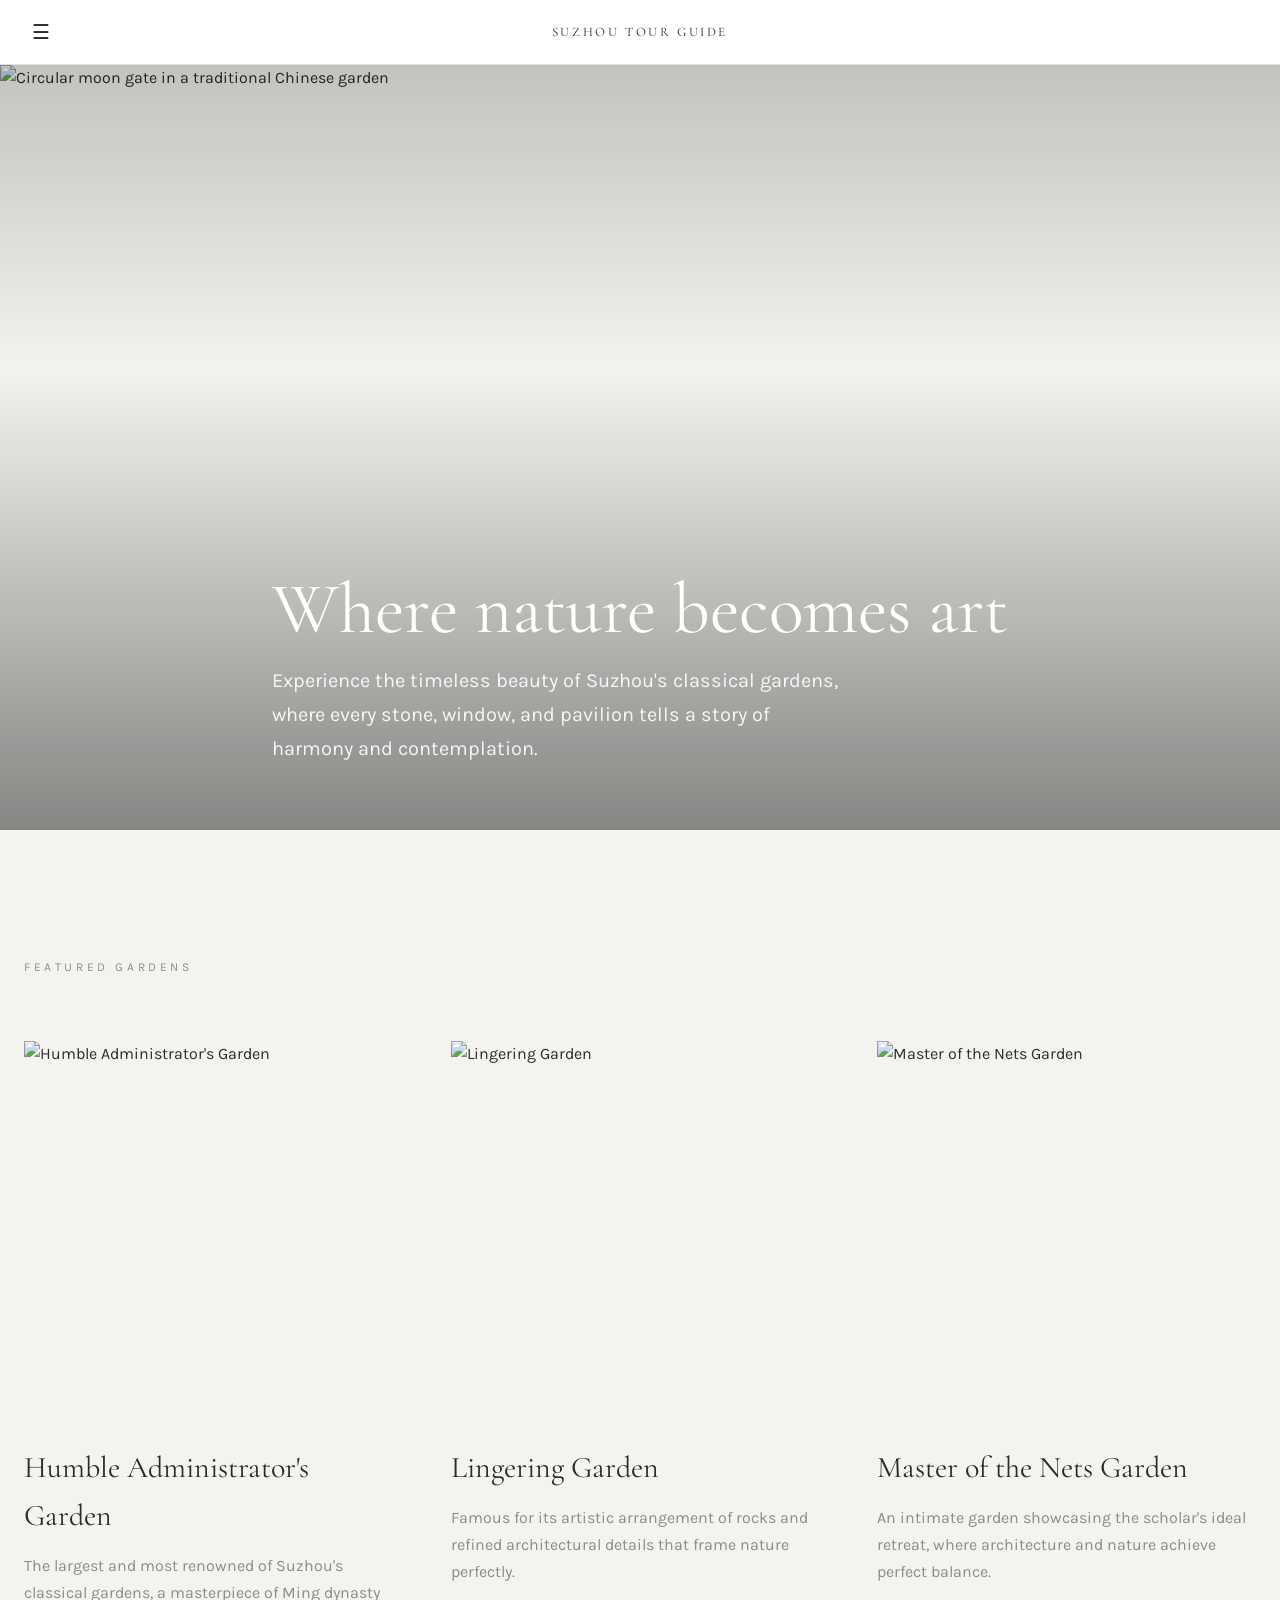
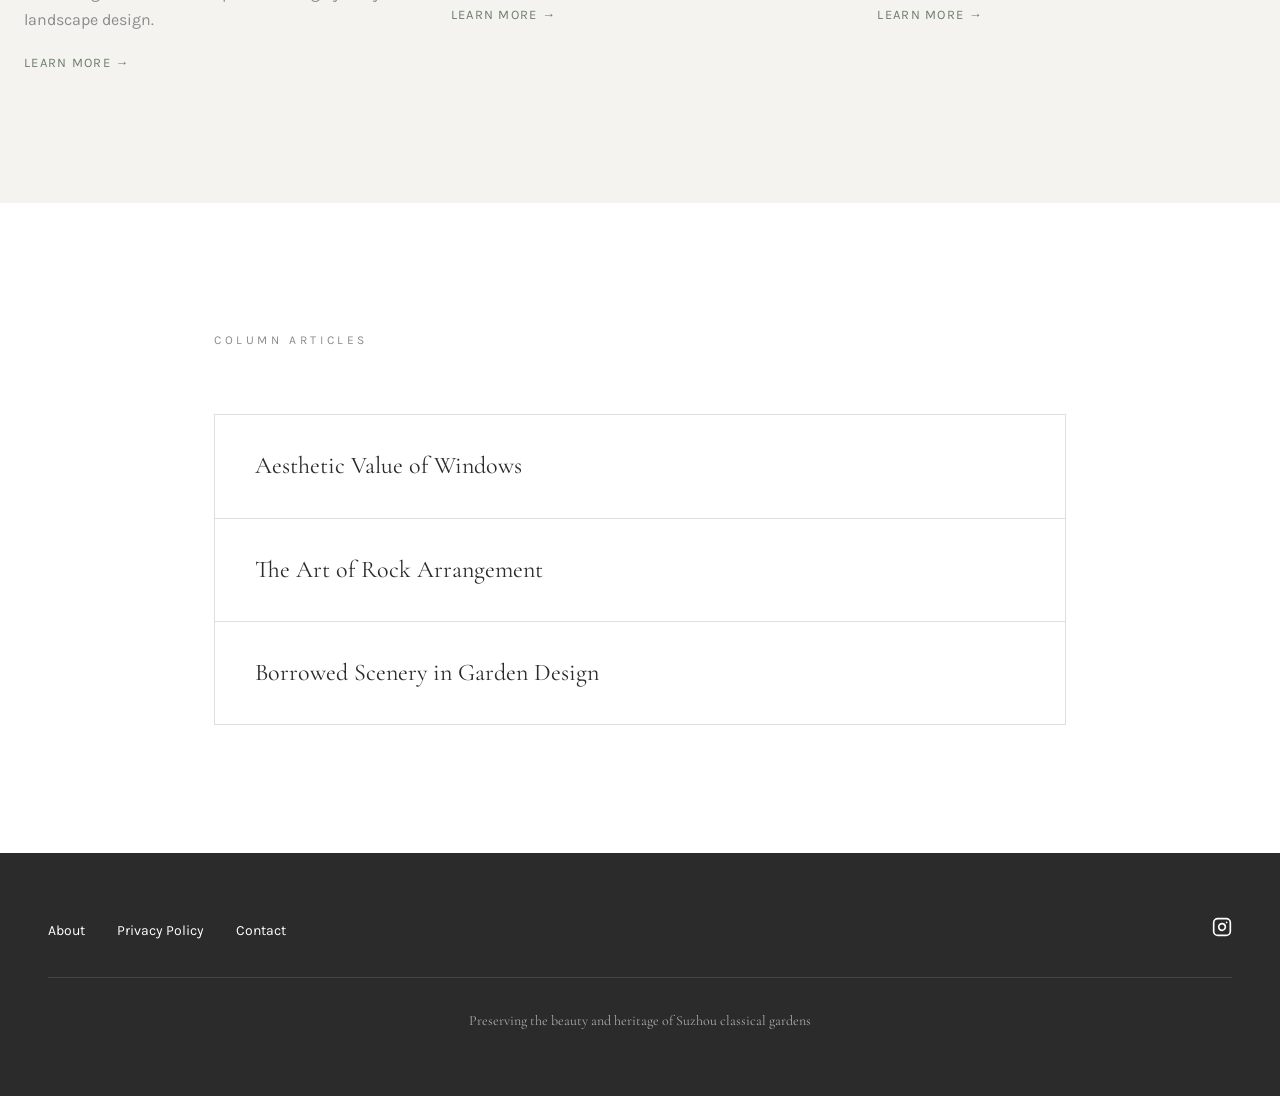
==== index.html @ 9429c29a "Add files via upload" ====
<!DOCTYPE html>
<html lang="en">
<head>
  <meta charset="UTF-8">
  <meta name="viewport" content="width=device-width, initial-scale=1.0">
  <title>Suzhou Tour Guide</title>

  <!-- Google Fonts -->
  <link rel="preconnect" href="https://fonts.googleapis.com">
  <link rel="preconnect" href="https://fonts.gstatic.com" crossorigin>
  <link href="https://fonts.googleapis.com/css2?family=Cormorant+Garamond:wght@300;400;500;600&family=Karla:wght@300;400;500&display=swap" rel="stylesheet">

  <link rel="stylesheet" href="style.css">
</head>
<body>

  <!-- ═══════════════════════════
       NAVIGATION
       ═══════════════════════════ -->
  <nav class="nav">
    <div class="nav-inner">
      <button class="nav-toggle" id="navToggle" aria-label="Toggle menu" aria-expanded="false">
        &#9776;
      </button>
      <a href="index.html" class="nav-logo">Suzhou Tour Guide</a>
      <div class="nav-spacer"></div>
    </div>
  </nav>

  <!-- Full-screen menu overlay -->
  <div class="nav-overlay" id="navOverlay">
    <nav class="nav-overlay-links">
      <a href="index.html"       class="nav-overlay-link">Home</a>
      <a href="tour-guide.html"  class="nav-overlay-link">Tour Guide</a>
      <a href="garden.html?id=humble-administrator" class="nav-overlay-link">Gardens</a>
    </nav>
  </div>


  <!-- ═══════════════════════════
       HERO SECTION
       ═══════════════════════════ -->
  <section class="hero hero--tall">
    <div class="hero-bg">
      <img
        src="https://images.unsplash.com/photo-1773300768055-a1e209f09db0?crop=entropy&cs=tinysrgb&fit=max&fm=jpg&q=80&w=1920"
        alt="Circular moon gate in a traditional Chinese garden"
      >
      <div class="hero-overlay"></div>
    </div>

    <div class="hero-content">
      <div class="container">
        <div class="hero-text">
          <h1 class="hero-title">Where nature becomes art</h1>
          <p class="hero-subtitle">
            Experience the timeless beauty of Suzhou's classical gardens,
            where every stone, window, and pavilion tells a story of harmony
            and contemplation.
          </p>
        </div>
      </div>
    </div>
  </section>


  <!-- ═══════════════════════════
       FEATURED GARDENS
       ═══════════════════════════ -->
  <section class="section">
    <div class="container">
      <p class="section-label fade-in">Featured Gardens</p>

      <div class="cards">

        <!-- Card 1 -->
        <a href="garden.html?id=humble-administrator" class="card fade-in">
          <div class="card-img-wrap">
            <img
              src="https://images.unsplash.com/photo-1775486315462-62ea39e31818?crop=entropy&cs=tinysrgb&fit=max&fm=jpg&q=80&w=800"
              alt="Humble Administrator's Garden"
              class="card-img"
            >
          </div>
          <h2 class="card-title">Humble Administrator's Garden</h2>
          <p class="card-desc">
            The largest and most renowned of Suzhou's classical gardens,
            a masterpiece of Ming dynasty landscape design.
          </p>
          <span class="card-cta">Learn More &rarr;</span>
        </a>

        <!-- Card 2 -->
        <a href="garden.html?id=lingering-garden" class="card fade-in">
          <div class="card-img-wrap">
            <img
              src="https://images.unsplash.com/photo-1773735968697-a23f930e0228?crop=entropy&cs=tinysrgb&fit=max&fm=jpg&q=80&w=800"
              alt="Lingering Garden"
              class="card-img"
            >
          </div>
          <h2 class="card-title">Lingering Garden</h2>
          <p class="card-desc">
            Famous for its artistic arrangement of rocks and refined
            architectural details that frame nature perfectly.
          </p>
          <span class="card-cta">Learn More &rarr;</span>
        </a>

        <!-- Card 3 -->
        <a href="garden.html?id=master-of-nets" class="card fade-in">
          <div class="card-img-wrap">
            <img
              src="https://images.unsplash.com/photo-1700224732905-64673adc26e6?crop=entropy&cs=tinysrgb&fit=max&fm=jpg&q=80&w=800"
              alt="Master of the Nets Garden"
              class="card-img"
            >
          </div>
          <h2 class="card-title">Master of the Nets Garden</h2>
          <p class="card-desc">
            An intimate garden showcasing the scholar's ideal retreat,
            where architecture and nature achieve perfect balance.
          </p>
          <span class="card-cta">Learn More &rarr;</span>
        </a>

      </div>
    </div>
  </section>


  <!-- ═══════════════════════════
       COLUMN ARTICLES
       ═══════════════════════════ -->
  <section class="section section--white">
    <div class="container container--narrow">
      <p class="section-label fade-in">Column Articles</p>

      <div class="article-list">

        <a href="article.html?id=aesthetic-windows" class="article-item fade-in">
          <div class="article-item-inner">
            <h3 class="article-item-title">Aesthetic Value of Windows</h3>
          </div>
        </a>

        <a href="article.html?id=rock-arrangement" class="article-item fade-in">
          <div class="article-item-inner">
            <h3 class="article-item-title">The Art of Rock Arrangement</h3>
          </div>
        </a>

        <a href="article.html?id=borrowed-scenery" class="article-item fade-in">
          <div class="article-item-inner">
            <h3 class="article-item-title">Borrowed Scenery in Garden Design</h3>
          </div>
        </a>

      </div>
    </div>
  </section>


  <!-- ═══════════════════════════
       FOOTER
       ═══════════════════════════ -->
  <footer class="footer">
    <div class="container">
      <div class="footer-inner">

        <div class="footer-links">
          <a href="#" class="footer-link">About</a>
          <a href="#" class="footer-link">Privacy Policy</a>
          <a href="#" class="footer-link">Contact</a>
        </div>

        <!-- Instagram icon (inline SVG — no external library needed) -->
        <a href="https://instagram.com" target="_blank" rel="noopener noreferrer"
           class="footer-social" aria-label="Instagram">
          <svg width="20" height="20" viewBox="0 0 24 24" fill="none"
               stroke="currentColor" stroke-width="2"
               stroke-linecap="round" stroke-linejoin="round">
            <rect x="2" y="2" width="20" height="20" rx="5" ry="5"></rect>
            <path d="M16 11.37A4 4 0 1 1 12.63 8 4 4 0 0 1 16 11.37z"></path>
            <line x1="17.5" y1="6.5" x2="17.51" y2="6.5"></line>
          </svg>
        </a>

      </div>

      <div class="footer-bottom">
        <p>Preserving the beauty and heritage of Suzhou classical gardens</p>
      </div>
    </div>
  </footer>


  <script src="script.js"></script>
</body>
</html>
---- style.css ----
/* ═══════════════════════════════════════════════════
   SUZHOU GARDEN TOUR — Global Stylesheet
   ═══════════════════════════════════════════════════
   Sections:
   1.  CSS Custom Properties
   2.  Reset & Base
   3.  Navigation
   4.  Menu Overlay
   5.  Hero
   6.  Section Wrappers
   7.  Home – Garden Cards Grid
   8.  Home – Article List
   9.  Footer
   10. Tour Guide – Tips Grid
   11. Tour Guide – Routes & Stops
   12. Garden Detail – Intro
   13. Garden Detail – Alternating Sections
   14. Article Page
   15. Animations & Fade-in
   ═══════════════════════════════════════════════════ */


/* ─────────────────────────────────────────────────────
   1. CSS Custom Properties
   ───────────────────────────────────────────────────── */
:root {
  /* Fonts */
  --font-heading: 'Cormorant Garamond', serif;
  --font-body:    'Karla', sans-serif;

  /* Color Palette */
  --color-bg:     #F5F3EF;   /* rice paper – main background */
  --color-ink:    #2B2B2B;   /* dark ink – text & footer */
  --color-green:  #6A7F6B;   /* garden green – accent & links */
  --color-stone:  #8B8B8B;   /* muted stone – secondary text */
  --color-wood:   #D4C5B0;   /* warm wood – decorative */
  --color-white:  #ffffff;
  --color-border: rgba(43, 43, 43, 0.15);
}


/* ─────────────────────────────────────────────────────
   2. Reset & Base
   ───────────────────────────────────────────────────── */
*, *::before, *::after {
  box-sizing: border-box;
  margin: 0;
  padding: 0;
}

html {
  font-size: 16px;
  scroll-behavior: smooth;
}

body {
  font-family: var(--font-body);
  background-color: var(--color-bg);
  color: var(--color-ink);
  line-height: 1.6;
}

img {
  display: block;
  max-width: 100%;
}

a {
  text-decoration: none;
  color: inherit;
}

/* Shared container utility */
.container {
  max-width: 1280px;
  margin: 0 auto;
  padding-inline: 1.5rem;
}

.container--narrow {
  max-width: 900px;
}


/* ─────────────────────────────────────────────────────
   3. Navigation
   ───────────────────────────────────────────────────── */
.nav {
  position: sticky;
  top: 0;
  z-index: 50;
  background-color: rgba(255, 255, 255, 0.95);
  backdrop-filter: blur(6px);
  border-bottom: 1px solid var(--color-border);
}

.nav-inner {
  max-width: 1280px;
  margin: 0 auto;
  padding-inline: 1.5rem;
  height: 4rem;
  display: flex;
  align-items: center;
  justify-content: space-between;
  position: relative;     /* needed for the centered logo */
}

/* Hamburger button */
.nav-toggle {
  background: none;
  border: none;
  cursor: pointer;
  padding: 0.5rem;
  border-radius: 4px;
  font-size: 1.25rem;
  line-height: 1;
  color: var(--color-ink);
  transition: background-color 0.2s;
}
.nav-toggle:hover {
  background-color: rgba(0, 0, 0, 0.05);
}

/* Centered logo */
.nav-logo {
  position: absolute;
  left: 50%;
  transform: translateX(-50%);
  font-family: var(--font-heading);
  font-size: 0.8125rem;
  letter-spacing: 0.2em;
  text-transform: uppercase;
  white-space: nowrap;
}

/* Invisible spacer keeps the logo visually centered */
.nav-spacer {
  width: 2.5rem;
}


/* ─────────────────────────────────────────────────────
   4. Menu Overlay
   ───────────────────────────────────────────────────── */
.nav-overlay {
  position: fixed;
  inset: 0;
  z-index: 40;
  background-color: var(--color-white);
  display: flex;
  padding: 5rem 1.5rem 2rem;
  opacity: 0;
  pointer-events: none;               /* invisible & unclickable when closed */
  transition: opacity 0.3s ease;
}

.nav-overlay.is-open {
  opacity: 1;
  pointer-events: auto;
}

.nav-overlay-links {
  max-width: 640px;
  width: 100%;
  margin: 0 auto;
  display: flex;
  flex-direction: column;
  gap: 2rem;
}

.nav-overlay-link {
  font-family: var(--font-heading);
  font-size: clamp(2.5rem, 7vw, 4.5rem);
  color: var(--color-ink);
  transition: color 0.2s;
}
.nav-overlay-link:hover {
  color: var(--color-green);
}


/* ─────────────────────────────────────────────────────
   5. Hero
   ───────────────────────────────────────────────────── */
.hero {
  position: relative;
  height: 75vh;
  overflow: hidden;
}

/* Size variants */
.hero--tall  { height: 85vh; }
.hero--mid   { height: 70vh; }
.hero--short { height: 60vh; }

.hero-bg {
  position: absolute;
  inset: 0;
}

/* Background image fills the entire hero */
.hero-bg img {
  width: 100%;
  height: 100%;
  object-fit: cover;
  animation: heroZoom 1.5s ease-out both;
}

/* Dark gradient overlay so text is readable */
.hero-overlay {
  position: absolute;
  inset: 0;
  background: linear-gradient(to bottom,
    rgba(0, 0, 0, 0.2),
    transparent 40%,
    rgba(0, 0, 0, 0.45)
  );
}

/* Flat dark overlay for pages where text is centered */
.hero-overlay--flat {
  background: rgba(0, 0, 0, 0.4);
}

/* Text sits relative to the hero (above the bg) */
.hero-content {
  position: relative;
  height: 100%;
  display: flex;
  align-items: flex-end;      /* default: text sits at the bottom */
}

/* Variant: text centered vertically */
.hero-content--center {
  align-items: center;
}

.hero-text {
  padding-bottom: 4rem;
  max-width: 800px;
}
.hero-content--center .hero-text {
  padding-bottom: 0;
}

/* Small uppercase label above the title */
.hero-kicker {
  font-size: 0.8125rem;
  text-transform: uppercase;
  letter-spacing: 0.3em;
  color: rgba(255, 255, 255, 0.8);
  margin-bottom: 1rem;
}

.hero-title {
  font-family: var(--font-heading);
  font-size: clamp(2.5rem, 7vw, 4.5rem);
  font-weight: 400;
  color: white;
  line-height: 1.05;
  margin-bottom: 1rem;
  animation: fadeUp 0.8s ease 0.5s both;
}

.hero-subtitle {
  font-size: clamp(1rem, 2vw, 1.25rem);
  color: rgba(255, 255, 255, 0.9);
  max-width: 36rem;
  line-height: 1.7;
  animation: fadeUp 0.8s ease 0.7s both;
}

/* Serif variant for Chinese text or garden names */
.hero-subtitle--serif {
  font-family: var(--font-heading);
  font-size: clamp(1.25rem, 3vw, 2rem);
}


/* ─────────────────────────────────────────────────────
   6. Section Wrappers
   ───────────────────────────────────────────────────── */
.section {
  padding-block: 5rem;
  background-color: var(--color-bg);
}

@media (min-width: 768px) {
  .section { padding-block: 8rem; }
}

.section--white { background-color: var(--color-white); }

/* Small uppercase label at the start of each section */
.section-label {
  font-size: 0.75rem;
  text-transform: uppercase;
  letter-spacing: 0.3em;
  color: var(--color-stone);
  margin-bottom: 4rem;
}


/* ─────────────────────────────────────────────────────
   7. Home – Garden Cards Grid
   ───────────────────────────────────────────────────── */

/* CSS Grid – 1 col → 2 col → 3 col */
.cards {
  display: grid;
  grid-template-columns: 1fr;
  gap: 2rem;
}

@media (min-width: 768px) {
  .cards {
    grid-template-columns: repeat(2, 1fr);
    gap: 3rem;
  }
}

@media (min-width: 1024px) {
  .cards {
    grid-template-columns: repeat(3, 1fr);
  }
}

/* Individual card */
.card {
  display: block;
}

/* Square image wrapper */
.card-img-wrap {
  aspect-ratio: 1 / 1;
  overflow: hidden;
  margin-bottom: 1.5rem;
}

.card-img {
  width: 100%;
  height: 100%;
  object-fit: cover;
  transition: transform 0.7s ease;
}
.card:hover .card-img {
  transform: scale(1.05);
}

.card-title {
  font-family: var(--font-heading);
  font-size: clamp(1.375rem, 2.5vw, 1.875rem);
  font-weight: 400;
  margin-bottom: 0.75rem;
  transition: color 0.2s;
}
.card:hover .card-title {
  color: var(--color-green);
}

.card-desc {
  color: var(--color-stone);
  line-height: 1.7;
  margin-bottom: 1rem;
}

/* "Learn More →" link */
.card-cta {
  font-size: 0.8125rem;
  text-transform: uppercase;
  letter-spacing: 0.1em;
  color: var(--color-green);
}


/* ─────────────────────────────────────────────────────
   8. Home – Article List
   ───────────────────────────────────────────────────── */
.article-list {
  display: flex;
  flex-direction: column;
}

.article-item {
  display: block;
  border: 1px solid var(--color-border);
  transition: border-color 0.3s;
}

/* Collapse borders between adjacent items */
.article-item + .article-item {
  border-top: none;
}

.article-item:hover {
  border-color: var(--color-green);
}

.article-item-inner {
  padding: 2rem 2.5rem;
}

.article-item-title {
  font-family: var(--font-heading);
  font-size: clamp(1.125rem, 2vw, 1.5rem);
  font-weight: 400;
  transition: color 0.2s;
}
.article-item:hover .article-item-title {
  color: var(--color-green);
}


/* ─────────────────────────────────────────────────────
   9. Footer
   ───────────────────────────────────────────────────── */
.footer {
  background-color: var(--color-ink);
  color: white;
  padding: 4rem 1.5rem;
}

/* Links + social icon row */
.footer-inner {
  display: flex;
  flex-direction: column;
  align-items: center;
  gap: 2rem;
  margin-bottom: 2rem;
}

@media (min-width: 768px) {
  .footer-inner {
    flex-direction: row;
    justify-content: space-between;
  }
}

.footer-links {
  display: flex;
  gap: 2rem;
  font-size: 0.875rem;
}

.footer-link,
.footer-social {
  transition: color 0.2s;
}

.footer-link:hover,
.footer-social:hover {
  color: var(--color-green);
}

/* Tagline row */
.footer-bottom {
  padding-top: 2rem;
  border-top: 1px solid rgba(255, 255, 255, 0.2);
  text-align: center;
  font-family: var(--font-heading);
  font-size: 0.875rem;
  opacity: 0.6;
}


/* ─────────────────────────────────────────────────────
   10. Tour Guide – Tips Grid
   ───────────────────────────────────────────────────── */

/* 2 cols on mobile, 4 cols on desktop */
.tips-grid {
  display: grid;
  grid-template-columns: repeat(2, 1fr);
  gap: 2rem;
}

@media (min-width: 1024px) {
  .tips-grid {
    grid-template-columns: repeat(4, 1fr);
  }
}

.tip-icon {
  width: 2rem;
  height: 2rem;
  margin-bottom: 1rem;
  stroke: var(--color-green);
  fill: none;
  stroke-width: 2;
  stroke-linecap: round;
  stroke-linejoin: round;
}

.tip-title {
  font-family: var(--font-heading);
  font-size: 1.125rem;
  font-weight: 400;
  margin-bottom: 0.5rem;
}

.tip-text {
  color: var(--color-stone);
  line-height: 1.7;
  font-size: 0.9375rem;
}


/* ─────────────────────────────────────────────────────
   11. Tour Guide – Routes & Stops
   ───────────────────────────────────────────────────── */
.route-header {
  margin-bottom: 4rem;
}

.route-name-row {
  display: flex;
  flex-wrap: wrap;
  align-items: center;
  gap: 1rem;
  margin-bottom: 1rem;
}

.route-name {
  font-family: var(--font-heading);
  font-size: clamp(2rem, 5vw, 3rem);
  font-weight: 400;
}

/* "Full Day" / "Half Day" badge */
.route-badge {
  font-size: 0.75rem;
  text-transform: uppercase;
  letter-spacing: 0.1em;
  color: var(--color-green);
  border: 1px solid var(--color-green);
  padding: 0.25rem 0.75rem;
}

.route-desc {
  font-size: 1.125rem;
  color: var(--color-stone);
  max-width: 48rem;
  line-height: 1.7;
}

/* Each individual stop in a route */
.stops {
  display: flex;
  flex-direction: column;
  gap: 3rem;
}

.stop {
  display: grid;
  grid-template-columns: 1fr;
  gap: 2rem;
  align-items: start;
}

@media (min-width: 768px) {
  .stop {
    grid-template-columns: 300px 1fr;
  }
}

.stop-img-wrap {
  aspect-ratio: 4 / 3;
  overflow: hidden;
}

.stop-img {
  width: 100%;
  height: 100%;
  object-fit: cover;
  transition: transform 0.7s ease;
}
.stop-img-wrap:hover .stop-img {
  transform: scale(1.05);
}

.stop-meta {
  display: flex;
  align-items: baseline;
  gap: 1rem;
  margin-bottom: 0.75rem;
}

.stop-time {
  font-size: 0.8125rem;
  text-transform: uppercase;
  letter-spacing: 0.1em;
  color: var(--color-green);
}

.stop-duration {
  font-size: 0.75rem;
  text-transform: uppercase;
  letter-spacing: 0.1em;
  color: var(--color-stone);
}

.stop-name {
  font-family: var(--font-heading);
  font-size: clamp(1.375rem, 2.5vw, 1.875rem);
  font-weight: 400;
  margin-bottom: 1rem;
}

.stop-tips {
  color: var(--color-stone);
  line-height: 1.7;
}


/* ─────────────────────────────────────────────────────
   12. Garden Detail – Intro
   ───────────────────────────────────────────────────── */
.intro-title {
  font-family: var(--font-heading);
  font-size: clamp(2rem, 5vw, 3rem);
  font-weight: 400;
  margin-bottom: 2rem;
  line-height: 1.15;
}

.intro-block {
  margin-bottom: 2rem;
}

.intro-block-label {
  font-size: 0.75rem;
  text-transform: uppercase;
  letter-spacing: 0.3em;
  color: var(--color-ink);
  margin-bottom: 0.75rem;
}

.intro-text {
  font-size: 1.125rem;
  color: var(--color-stone);
  line-height: 1.8;
}


/* ─────────────────────────────────────────────────────
   13. Garden Detail – Alternating Image/Text Sections
   ───────────────────────────────────────────────────── */
.gd-section {
  padding-block: 4rem;
}

@media (min-width: 768px) {
  .gd-section { padding-block: 6rem; }
}

/* Two-column grid: image + text */
.gd-grid {
  display: grid;
  grid-template-columns: 1fr;
  gap: 3rem;
  align-items: center;
}

@media (min-width: 768px) {
  .gd-grid {
    grid-template-columns: 1fr 1fr;
    gap: 4rem;
  }
}

/* On desktop, swap image to the right for alternate rows */
@media (min-width: 768px) {
  .gd-grid--reverse .gd-img-wrap { order: 2; }
  .gd-grid--reverse .gd-text-wrap { order: 1; }
}

.gd-img {
  width: 100%;
  aspect-ratio: 4 / 3;
  object-fit: cover;
}

.gd-title {
  font-family: var(--font-heading);
  font-size: clamp(1.75rem, 3.5vw, 2.5rem);
  font-weight: 400;
  margin-bottom: 1.5rem;
}

.gd-text {
  font-size: 1.125rem;
  color: var(--color-stone);
  line-height: 1.8;
}


/* ─────────────────────────────────────────────────────
   14. Article Page
   ───────────────────────────────────────────────────── */
.article-header {
  padding-block: 5rem;
  background-color: var(--color-white);
  border-bottom: 1px solid var(--color-border);
}

@media (min-width: 768px) {
  .article-header { padding-block: 7rem; }
}

.article-back {
  display: inline-flex;
  align-items: center;
  gap: 0.4em;
  font-size: 0.8125rem;
  text-transform: uppercase;
  letter-spacing: 0.1em;
  color: var(--color-green);
  margin-bottom: 3rem;
  transition: gap 0.2s;
}
.article-back:hover { gap: 0.7em; }

.article-kicker {
  font-size: 0.75rem;
  text-transform: uppercase;
  letter-spacing: 0.3em;
  color: var(--color-stone);
  margin-bottom: 1.5rem;
}

.article-title {
  font-family: var(--font-heading);
  font-size: clamp(3rem, 8vw, 5rem);
  font-weight: 400;
  line-height: 1.05;
  margin-bottom: 1.5rem;
}

.article-subtitle {
  font-family: var(--font-heading);
  font-size: clamp(1.25rem, 3vw, 2rem);
  color: var(--color-stone);
  margin-bottom: 2rem;
}

.article-meta {
  display: flex;
  flex-wrap: wrap;
  gap: 0.5rem 1.5rem;
  font-size: 0.875rem;
  color: var(--color-stone);
}

.article-hero-img {
  width: 100%;
  height: 60vh;
  object-fit: cover;
}

@media (min-width: 768px) {
  .article-hero-img { height: 70vh; }
}

/* Article body */
.article-body {
  padding-block: 5rem;
}

@media (min-width: 768px) {
  .article-body { padding-block: 8rem; }
}

.article-body .container--narrow {
  max-width: 780px;
}

.article-body p {
  font-size: clamp(1rem, 1.5vw, 1.25rem);
  line-height: 1.85;
  margin-bottom: 2rem;
  color: var(--color-ink);
}

.article-body h2 {
  font-family: var(--font-heading);
  font-size: clamp(1.75rem, 4vw, 2.5rem);
  font-weight: 400;
  margin-top: 4rem;
  margin-bottom: 2rem;
}

.article-blockquote {
  margin-block: 3rem;
  padding-left: 2rem;
  border-left: 2px solid var(--color-green);
}

.article-blockquote p {
  font-family: var(--font-heading);
  font-size: clamp(1.25rem, 3vw, 1.75rem) !important;
  margin-bottom: 0.5rem !important;
  color: var(--color-ink) !important;
}

.article-blockquote cite {
  font-size: 0.875rem;
  color: var(--color-stone);
  font-style: normal;
}

.article-figure {
  margin-block: 4rem;
}

.article-figure img {
  width: 100%;
  aspect-ratio: 16 / 10;
  object-fit: cover;
}

.article-figcaption {
  margin-top: 1rem;
  font-size: 0.875rem;
  color: var(--color-stone);
  text-align: center;
  font-style: italic;
}

/* Continue Reading section */
.continue-reading {
  padding-block: 5rem;
  background-color: var(--color-white);
  border-top: 1px solid var(--color-border);
}

.continue-grid {
  display: grid;
  grid-template-columns: 1fr;
  gap: 2rem;
}

@media (min-width: 768px) {
  .continue-grid { grid-template-columns: repeat(2, 1fr); }
}

.continue-item-title {
  font-family: var(--font-heading);
  font-size: clamp(1.25rem, 2.5vw, 1.5rem);
  font-weight: 400;
  margin-bottom: 0.5rem;
  transition: color 0.2s;
}

.continue-item:hover .continue-item-title {
  color: var(--color-green);
}

.continue-item-sub {
  color: var(--color-stone);
}


/* ─────────────────────────────────────────────────────
   15. Animations & Fade-in
   ───────────────────────────────────────────────────── */
@keyframes heroZoom {
  from { transform: scale(1.1); }
  to   { transform: scale(1); }
}

@keyframes fadeUp {
  from { opacity: 0; transform: translateY(30px); }
  to   { opacity: 1; transform: translateY(0); }
}

/* Elements with .fade-in start invisible;
   JavaScript adds .visible when they enter the viewport */
.fade-in {
  opacity: 0;
  transform: translateY(20px);
  transition: opacity 0.6s ease, transform 0.6s ease;
}

.fade-in.visible {
  opacity: 1;
  transform: translateY(0);
}
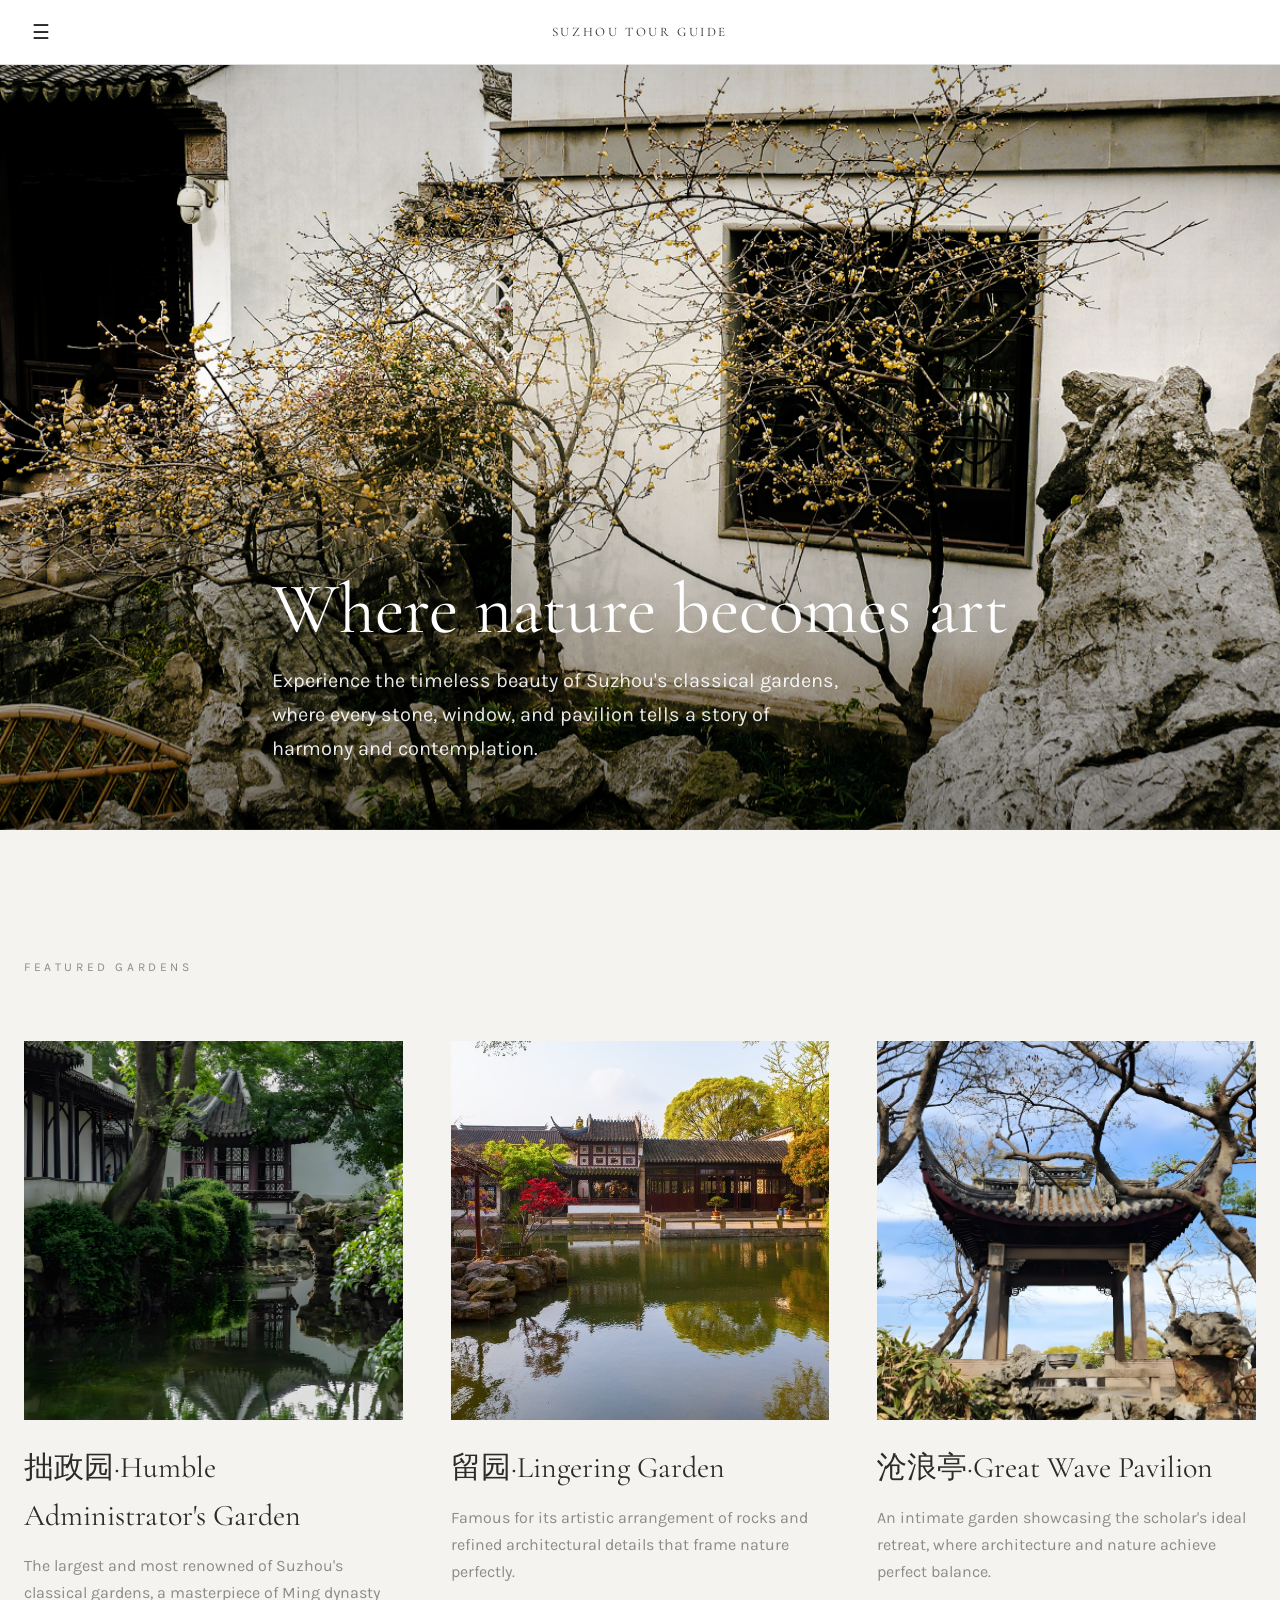
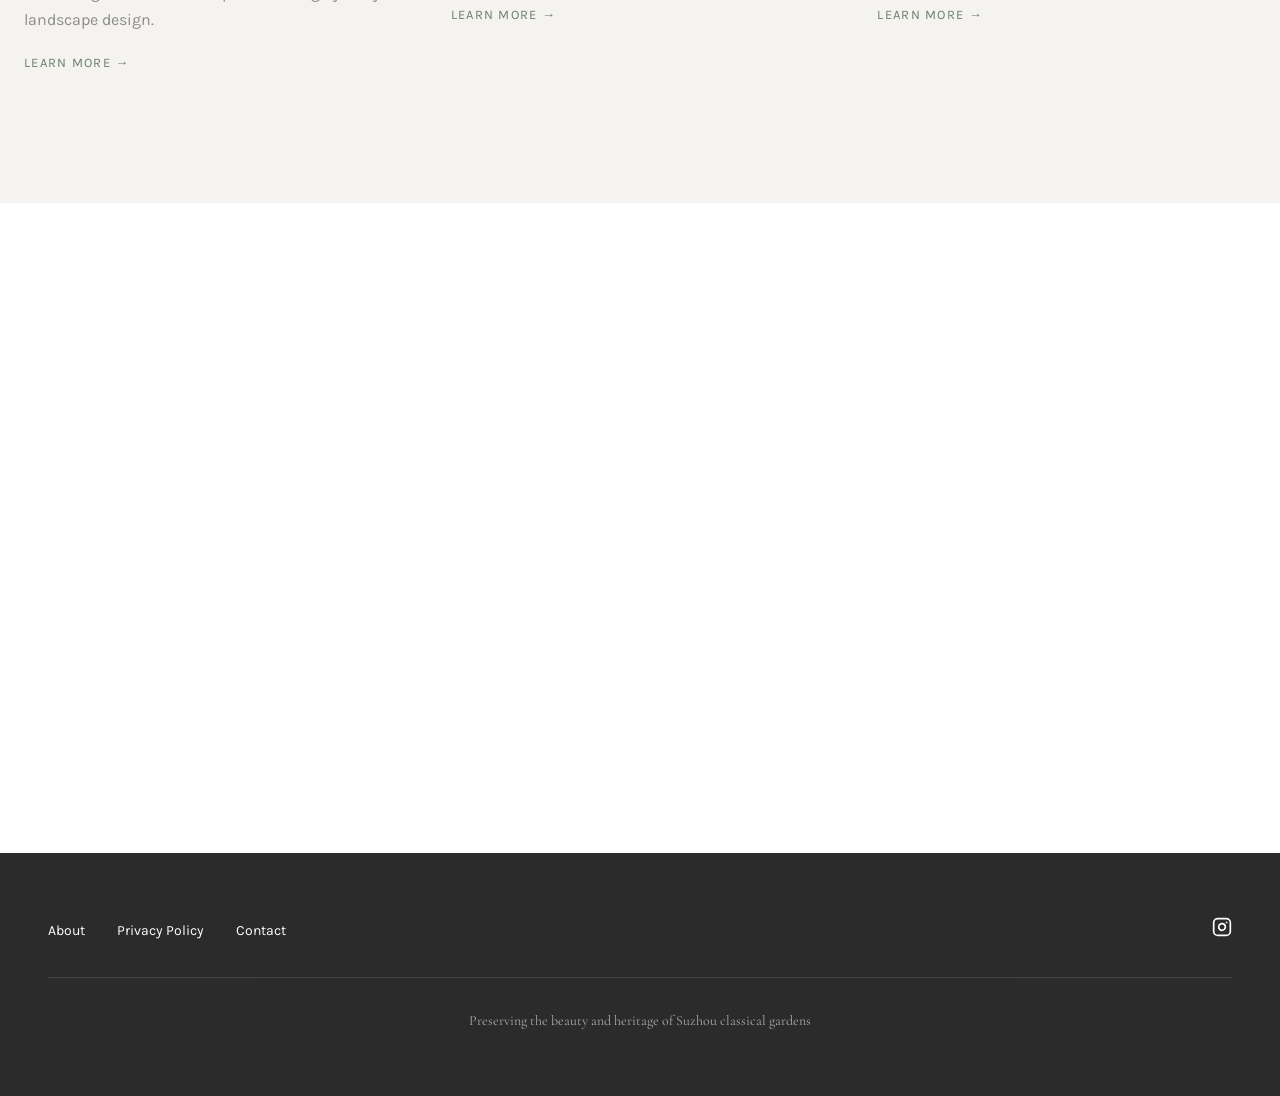
==== commit 4c211ac1: "Add files via upload" ====
--- a/index.html
+++ b/index.html
@@ -43,8 +43,8 @@
   <section class="hero hero--tall">
     <div class="hero-bg">
       <img
-        src="https://images.unsplash.com/photo-1773300768055-a1e209f09db0?crop=entropy&cs=tinysrgb&fit=max&fm=jpg&q=80&w=1920"
-        alt="Circular moon gate in a traditional Chinese garden"
+        src="Images/hero image.png"
+        alt="A photo shoot of a traditional Chinese garden"
       >
       <div class="hero-overlay"></div>
     </div>
@@ -77,12 +77,12 @@
         <a href="garden.html?id=humble-administrator" class="card fade-in">
           <div class="card-img-wrap">
             <img
-              src="https://images.unsplash.com/photo-1775486315462-62ea39e31818?crop=entropy&cs=tinysrgb&fit=max&fm=jpg&q=80&w=800"
-              alt="Humble Administrator's Garden"
+              src="Images/zhuozhengyuan.jpg"
+              alt="拙政园(Zhuo Zheng Yuan)"
               class="card-img"
             >
           </div>
-          <h2 class="card-title">Humble Administrator's Garden</h2>
+          <h2 class="card-title">拙政园·Humble Administrator's Garden</h2>
           <p class="card-desc">
             The largest and most renowned of Suzhou's classical gardens,
             a masterpiece of Ming dynasty landscape design.
@@ -94,12 +94,12 @@
         <a href="garden.html?id=lingering-garden" class="card fade-in">
           <div class="card-img-wrap">
             <img
-              src="https://images.unsplash.com/photo-1773735968697-a23f930e0228?crop=entropy&cs=tinysrgb&fit=max&fm=jpg&q=80&w=800"
+              src="Images/liuyuan.jpg"
               alt="Lingering Garden"
               class="card-img"
             >
           </div>
-          <h2 class="card-title">Lingering Garden</h2>
+          <h2 class="card-title">留园·Lingering Garden</h2>
           <p class="card-desc">
             Famous for its artistic arrangement of rocks and refined
             architectural details that frame nature perfectly.
@@ -111,12 +111,12 @@
         <a href="garden.html?id=master-of-nets" class="card fade-in">
           <div class="card-img-wrap">
             <img
-              src="https://images.unsplash.com/photo-1700224732905-64673adc26e6?crop=entropy&cs=tinysrgb&fit=max&fm=jpg&q=80&w=800"
-              alt="Master of the Nets Garden"
+              src="Images/canglangting.jpg"
+              alt="沧浪亭(Cang Lang Ting)"
               class="card-img"
             >
           </div>
-          <h2 class="card-title">Master of the Nets Garden</h2>
+          <h2 class="card-title">沧浪亭·Great Wave Pavilion</h2>
           <p class="card-desc">
             An intimate garden showcasing the scholar's ideal retreat,
             where architecture and nature achieve perfect balance.
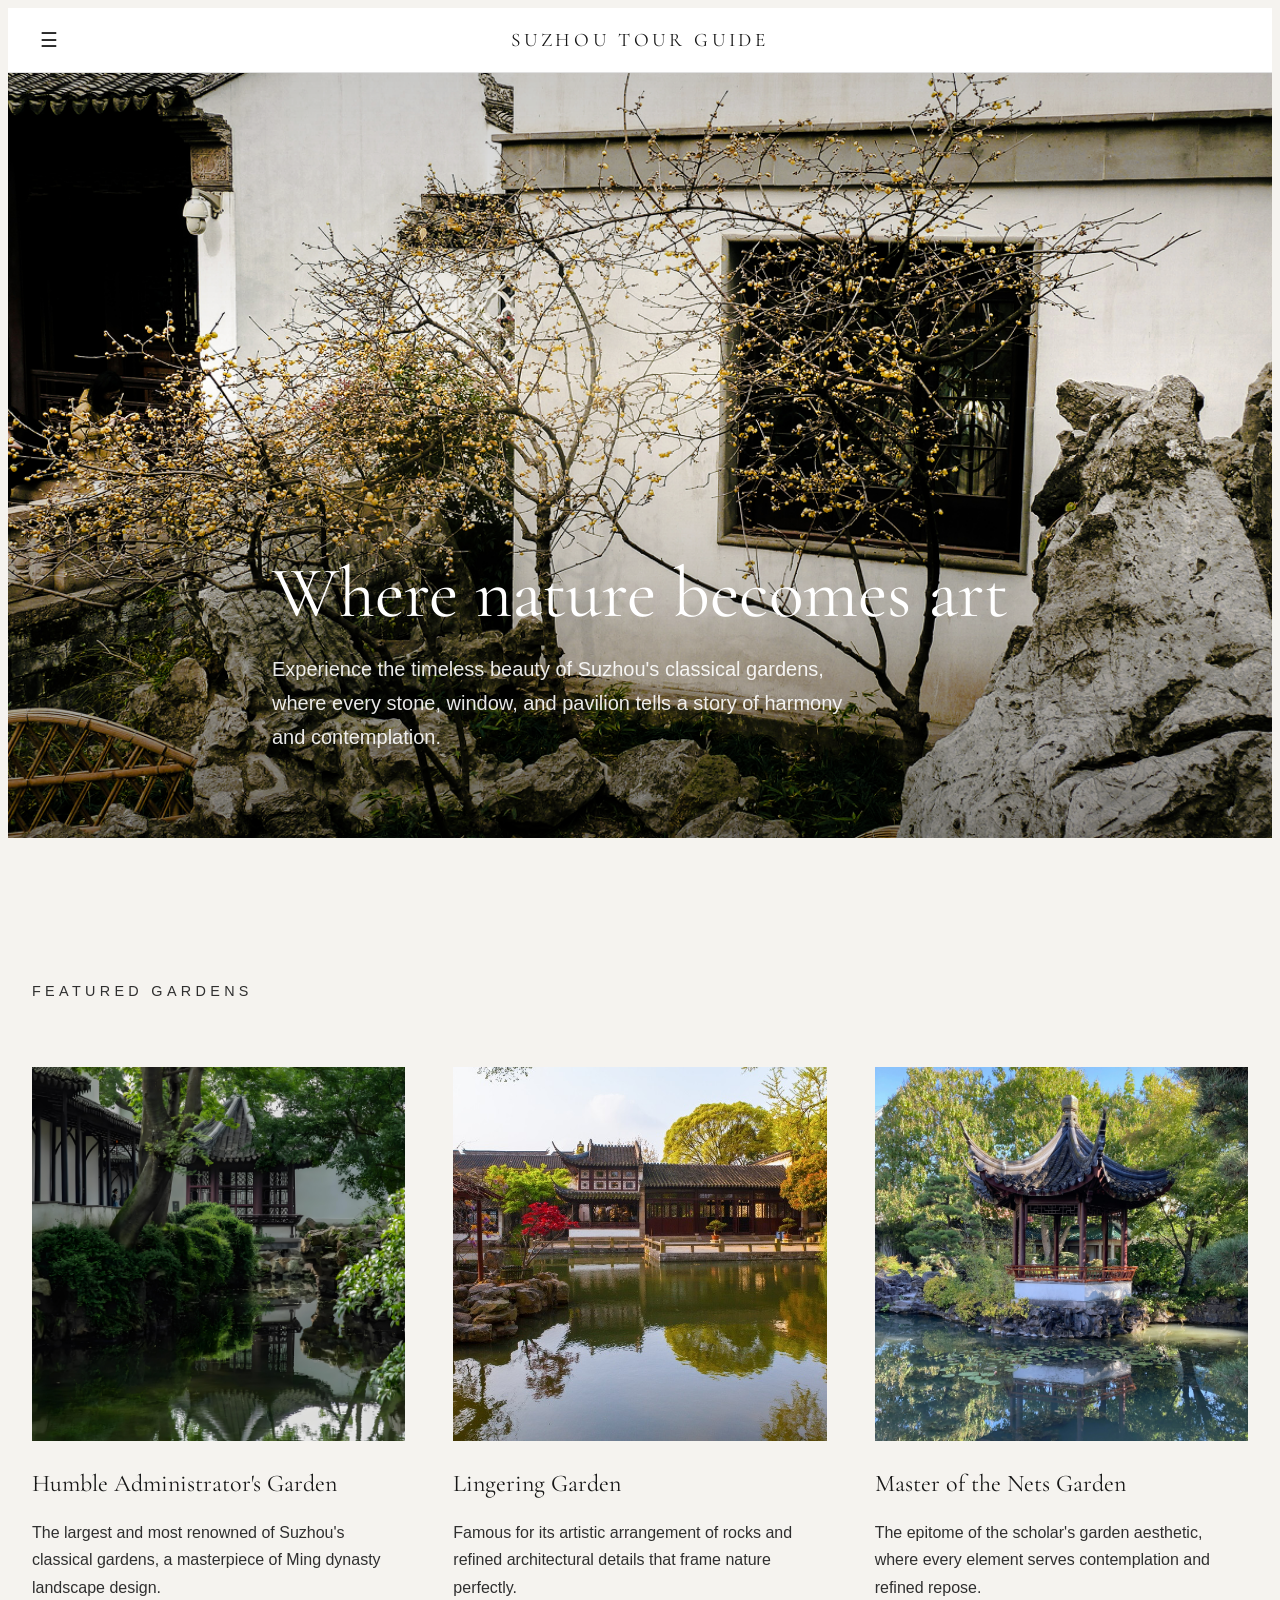
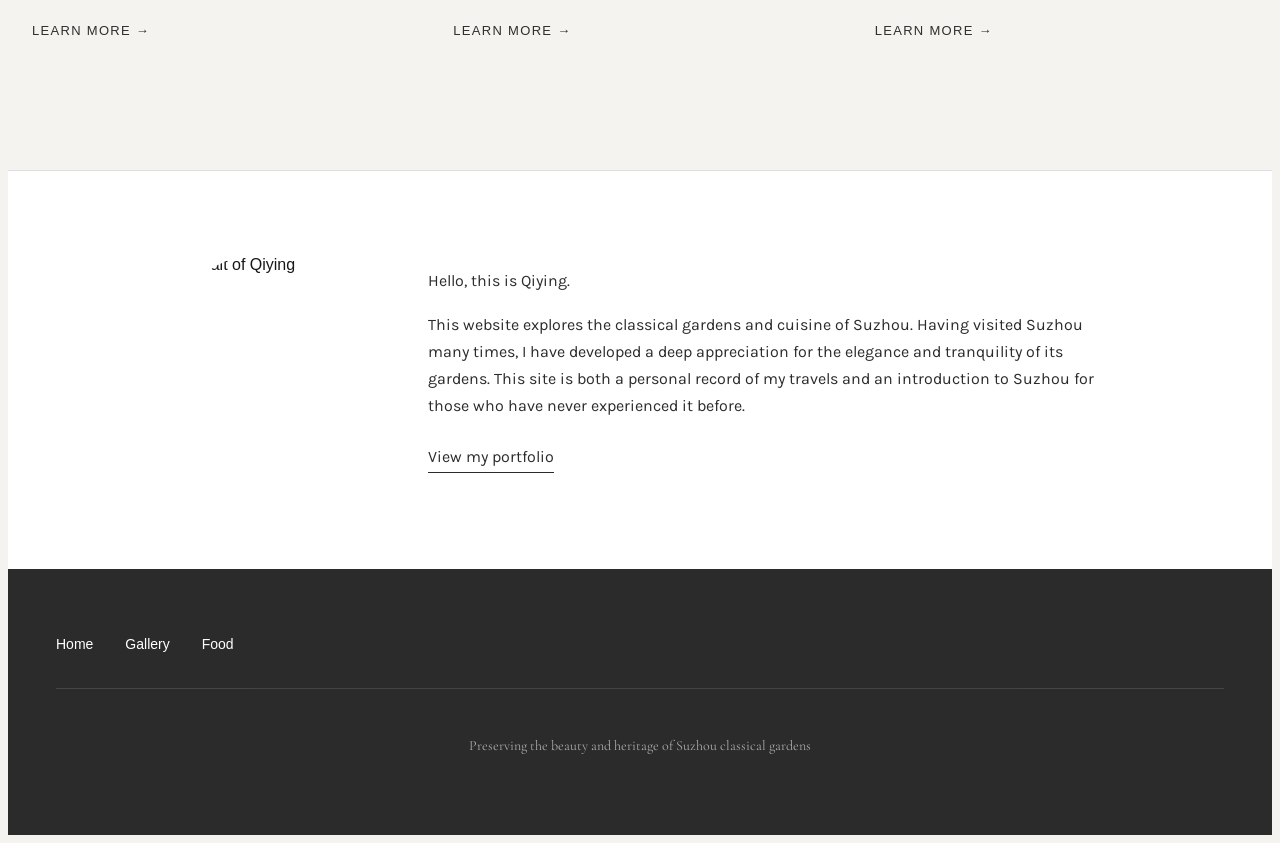
==== commit 8af0dce3: "finish design" ====
--- a/index.html
+++ b/index.html
@@ -4,197 +4,137 @@
   <meta charset="UTF-8">
   <meta name="viewport" content="width=device-width, initial-scale=1.0">
   <title>Suzhou Tour Guide</title>
-
-  <!-- Google Fonts -->
   <link rel="preconnect" href="https://fonts.googleapis.com">
   <link rel="preconnect" href="https://fonts.gstatic.com" crossorigin>
   <link href="https://fonts.googleapis.com/css2?family=Cormorant+Garamond:wght@300;400;500;600&family=Karla:wght@300;400;500&display=swap" rel="stylesheet">
-
   <link rel="stylesheet" href="style.css">
 </head>
 <body>
 
-  <!-- ═══════════════════════════
-       NAVIGATION
-       ═══════════════════════════ -->
-  <nav class="nav">
-    <div class="nav-inner">
-      <button class="nav-toggle" id="navToggle" aria-label="Toggle menu" aria-expanded="false">
-        &#9776;
-      </button>
-      <a href="index.html" class="nav-logo">Suzhou Tour Guide</a>
-      <div class="nav-spacer"></div>
-    </div>
-  </nav>
+  <header>
+    <nav class="nav" aria-label="Main navigation">
+      <div class="nav-inner">
+        <button class="nav-toggle" id="navToggle" aria-label="Toggle menu" aria-expanded="false" aria-controls="navOverlay">
+          &#9776;
+        </button>
+        <a href="index.html" class="nav-logo">Suzhou Tour Guide</a>
+        <div class="nav-spacer"></div>
+      </div>
+    </nav>
+  </header>
 
-  <!-- Full-screen menu overlay -->
   <div class="nav-overlay" id="navOverlay">
-    <nav class="nav-overlay-links">
-      <a href="index.html"       class="nav-overlay-link">Home</a>
-      <a href="tour-guide.html"  class="nav-overlay-link">Tour Guide</a>
-      <a href="garden.html?id=humble-administrator" class="nav-overlay-link">Gardens</a>
+    <nav class="nav-overlay-links" aria-label="Mobile menu">
+      <a href="index.html" class="nav-overlay-link">Home Page</a>
+      <a href="garden-photo-gallery.html" class="nav-overlay-link">Garden Photo Gallery</a>
+      <a href="food-gallery.html" class="nav-overlay-link">Food Gallery</a>
     </nav>
   </div>
 
+  <main>
+    <section class="hero hero--tall">
+      <div class="hero-bg">
+        <img src="Images/hero image.png" alt="A traditional Chinese garden">
+        <div class="hero-overlay"></div>
+      </div>
 
-  <!-- ═══════════════════════════
-       HERO SECTION
-       ═══════════════════════════ -->
-  <section class="hero hero--tall">
-    <div class="hero-bg">
-      <img
-        src="Images/hero image.png"
-        alt="A photo shoot of a traditional Chinese garden"
-      >
-      <div class="hero-overlay"></div>
-    </div>
+      <div class="hero-content">
+        <div class="container">
+          <div class="hero-text">
+            <h1 class="hero-title">Where nature becomes art</h1>
+            <p class="hero-subtitle">
+              Experience the timeless beauty of Suzhou's classical gardens,
+              where every stone, window, and pavilion tells a story of harmony
+              and contemplation.
+            </p>
+          </div>
+        </div>
+      </div>
+    </section>
 
-    <div class="hero-content">
+    <section class="section">
       <div class="container">
-        <div class="hero-text">
-          <h1 class="hero-title">Where nature becomes art</h1>
-          <p class="hero-subtitle">
-            Experience the timeless beauty of Suzhou's classical gardens,
-            where every stone, window, and pavilion tells a story of harmony
-            and contemplation.
+        <p class="section-label fade-in">Featured Gardens</p>
+
+        <div class="cards">
+          <a href="humble-administrator.html" class="card fade-in">
+            <div class="card-img-wrap">
+              <img src="Images/zhuozhengyuan.jpg" alt="Humble Administrator's Garden" class="card-img">
+            </div>
+            <h2 class="card-title">Humble Administrator's Garden</h2>
+            <p class="card-desc">
+              The largest and most renowned of Suzhou's classical gardens,
+              a masterpiece of Ming dynasty landscape design.
+            </p>
+            <span class="card-cta">Learn More &rarr;</span>
+          </a>
+
+          <a href="lingering-garden.html" class="card fade-in">
+            <div class="card-img-wrap">
+              <img src="Images/liuyuan.jpg" alt="Lingering Garden" class="card-img">
+            </div>
+            <h2 class="card-title">Lingering Garden</h2>
+            <p class="card-desc">
+              Famous for its artistic arrangement of rocks and refined
+              architectural details that frame nature perfectly.
+            </p>
+            <span class="card-cta">Learn More &rarr;</span>
+          </a>
+
+          <a href="master-of-nets.html" class="card fade-in">
+            <div class="card-img-wrap">
+              <img src="Images/wangshiyuan/wangshiyuan1.jpeg" alt="Master of the Nets Garden" class="card-img">
+            </div>
+            <h2 class="card-title">Master of the Nets Garden</h2>
+            <p class="card-desc">
+              The epitome of the scholar's garden aesthetic, where every element
+              serves contemplation and refined repose.
+            </p>
+            <span class="card-cta">Learn More &rarr;</span>
+          </a>
+        </div>
+      </div>
+    </section>
+
+    <section class="about-me">
+      <div class="about-me-inner">
+        <img
+          src="Images/photo of Qiying.png"
+          alt="Portrait of Qiying"
+          class="about-photo"
+        >
+        <div class="about-text">
+          <p>Hello, this is Qiying.</p>
+          <p>
+            This website explores the classical gardens and cuisine of Suzhou.
+            Having visited Suzhou many times, I have developed a deep appreciation
+            for the elegance and tranquility of its gardens. This site is both a
+            personal record of my travels and an introduction to Suzhou for those
+            who have never experienced it before.
+          </p>
+          <p>
+            <a href="https://qiyingz.framer.website/" class="about-portfolio-link">View my portfolio</a>
           </p>
         </div>
       </div>
-    </div>
-  </section>
+    </section>
+  </main>
 
-
-  <!-- ═══════════════════════════
-       FEATURED GARDENS
-       ═══════════════════════════ -->
-  <section class="section">
-    <div class="container">
-      <p class="section-label fade-in">Featured Gardens</p>
-
-      <div class="cards">
-
-        <!-- Card 1 -->
-        <a href="garden.html?id=humble-administrator" class="card fade-in">
-          <div class="card-img-wrap">
-            <img
-              src="Images/zhuozhengyuan.jpg"
-              alt="拙政园(Zhuo Zheng Yuan)"
-              class="card-img"
-            >
-          </div>
-          <h2 class="card-title">拙政园·Humble Administrator's Garden</h2>
-          <p class="card-desc">
-            The largest and most renowned of Suzhou's classical gardens,
-            a masterpiece of Ming dynasty landscape design.
-          </p>
-          <span class="card-cta">Learn More &rarr;</span>
-        </a>
-
-        <!-- Card 2 -->
-        <a href="garden.html?id=lingering-garden" class="card fade-in">
-          <div class="card-img-wrap">
-            <img
-              src="Images/liuyuan.jpg"
-              alt="Lingering Garden"
-              class="card-img"
-            >
-          </div>
-          <h2 class="card-title">留园·Lingering Garden</h2>
-          <p class="card-desc">
-            Famous for its artistic arrangement of rocks and refined
-            architectural details that frame nature perfectly.
-          </p>
-          <span class="card-cta">Learn More &rarr;</span>
-        </a>
-
-        <!-- Card 3 -->
-        <a href="garden.html?id=master-of-nets" class="card fade-in">
-          <div class="card-img-wrap">
-            <img
-              src="Images/canglangting.jpg"
-              alt="沧浪亭(Cang Lang Ting)"
-              class="card-img"
-            >
-          </div>
-          <h2 class="card-title">沧浪亭·Great Wave Pavilion</h2>
-          <p class="card-desc">
-            An intimate garden showcasing the scholar's ideal retreat,
-            where architecture and nature achieve perfect balance.
-          </p>
-          <span class="card-cta">Learn More &rarr;</span>
-        </a>
-
-      </div>
-    </div>
-  </section>
-
-
-  <!-- ═══════════════════════════
-       COLUMN ARTICLES
-       ═══════════════════════════ -->
-  <section class="section section--white">
-    <div class="container container--narrow">
-      <p class="section-label fade-in">Column Articles</p>
-
-      <div class="article-list">
-
-        <a href="article.html?id=aesthetic-windows" class="article-item fade-in">
-          <div class="article-item-inner">
-            <h3 class="article-item-title">Aesthetic Value of Windows</h3>
-          </div>
-        </a>
-
-        <a href="article.html?id=rock-arrangement" class="article-item fade-in">
-          <div class="article-item-inner">
-            <h3 class="article-item-title">The Art of Rock Arrangement</h3>
-          </div>
-        </a>
-
-        <a href="article.html?id=borrowed-scenery" class="article-item fade-in">
-          <div class="article-item-inner">
-            <h3 class="article-item-title">Borrowed Scenery in Garden Design</h3>
-          </div>
-        </a>
-
-      </div>
-    </div>
-  </section>
-
-
-  <!-- ═══════════════════════════
-       FOOTER
-       ═══════════════════════════ -->
   <footer class="footer">
     <div class="container">
       <div class="footer-inner">
-
         <div class="footer-links">
-          <a href="#" class="footer-link">About</a>
-          <a href="#" class="footer-link">Privacy Policy</a>
-          <a href="#" class="footer-link">Contact</a>
+          <a href="index.html" class="footer-link">Home</a>
+          <a href="garden-photo-gallery.html" class="footer-link">Gallery</a>
+          <a href="food-gallery.html" class="footer-link">Food</a>
         </div>
-
-        <!-- Instagram icon (inline SVG — no external library needed) -->
-        <a href="https://instagram.com" target="_blank" rel="noopener noreferrer"
-           class="footer-social" aria-label="Instagram">
-          <svg width="20" height="20" viewBox="0 0 24 24" fill="none"
-               stroke="currentColor" stroke-width="2"
-               stroke-linecap="round" stroke-linejoin="round">
-            <rect x="2" y="2" width="20" height="20" rx="5" ry="5"></rect>
-            <path d="M16 11.37A4 4 0 1 1 12.63 8 4 4 0 0 1 16 11.37z"></path>
-            <line x1="17.5" y1="6.5" x2="17.51" y2="6.5"></line>
-          </svg>
-        </a>
-
       </div>
-
       <div class="footer-bottom">
         <p>Preserving the beauty and heritage of Suzhou classical gardens</p>
       </div>
     </div>
   </footer>
 
-
   <script src="script.js"></script>
 </body>
 </html>
--- a/style.css
+++ b/style.css
@@ -1,62 +1,12 @@
-/* ═══════════════════════════════════════════════════
-   SUZHOU GARDEN TOUR — Global Stylesheet
-   ═══════════════════════════════════════════════════
-   Sections:
-   1.  CSS Custom Properties
-   2.  Reset & Base
-   3.  Navigation
-   4.  Menu Overlay
-   5.  Hero
-   6.  Section Wrappers
-   7.  Home – Garden Cards Grid
-   8.  Home – Article List
-   9.  Footer
-   10. Tour Guide – Tips Grid
-   11. Tour Guide – Routes & Stops
-   12. Garden Detail – Intro
-   13. Garden Detail – Alternating Sections
-   14. Article Page
-   15. Animations & Fade-in
-   ═══════════════════════════════════════════════════ */
-
-
-/* ─────────────────────────────────────────────────────
-   1. CSS Custom Properties
-   ───────────────────────────────────────────────────── */
-:root {
-  /* Fonts */
-  --font-heading: 'Cormorant Garamond', serif;
-  --font-body:    'Karla', sans-serif;
-
-  /* Color Palette */
-  --color-bg:     #F5F3EF;   /* rice paper – main background */
-  --color-ink:    #2B2B2B;   /* dark ink – text & footer */
-  --color-green:  #6A7F6B;   /* garden green – accent & links */
-  --color-stone:  #8B8B8B;   /* muted stone – secondary text */
-  --color-wood:   #D4C5B0;   /* warm wood – decorative */
-  --color-white:  #ffffff;
-  --color-border: rgba(43, 43, 43, 0.15);
-}
-
-
-/* ─────────────────────────────────────────────────────
-   2. Reset & Base
-   ───────────────────────────────────────────────────── */
-*, *::before, *::after {
-  box-sizing: border-box;
-  margin: 0;
-  padding: 0;
-}
-
 html {
   font-size: 16px;
   scroll-behavior: smooth;
 }
 
 body {
-  font-family: var(--font-body);
-  background-color: var(--color-bg);
-  color: var(--color-ink);
+  font-family: 'Inter', sans-serif;
+  background-color: #F5F3EF;
+  color:  #171717;
   line-height: 1.6;
 }
 
@@ -70,7 +20,6 @@
   color: inherit;
 }
 
-/* Shared container utility */
 .container {
   max-width: 1280px;
   margin: 0 auto;
@@ -81,17 +30,13 @@
   max-width: 900px;
 }
 
-
-/* ─────────────────────────────────────────────────────
-   3. Navigation
-   ───────────────────────────────────────────────────── */
 .nav {
   position: sticky;
   top: 0;
   z-index: 50;
   background-color: rgba(255, 255, 255, 0.95);
   backdrop-filter: blur(6px);
-  border-bottom: 1px solid var(--color-border);
+  border-bottom: 1px solid rgba(43, 43, 43, 0.15);
 }
 
 .nav-inner {
@@ -102,10 +47,9 @@
   display: flex;
   align-items: center;
   justify-content: space-between;
-  position: relative;     /* needed for the centered logo */
-}
-
-/* Hamburger button */
+  position: relative;
+}
+
 .nav-toggle {
   background: none;
   border: none;
@@ -114,49 +58,44 @@
   border-radius: 4px;
   font-size: 1.25rem;
   line-height: 1;
-  color: var(--color-ink);
+  color: #2B2B2B;
   transition: background-color 0.2s;
 }
 .nav-toggle:hover {
   background-color: rgba(0, 0, 0, 0.05);
 }
 
-/* Centered logo */
 .nav-logo {
   position: absolute;
   left: 50%;
   transform: translateX(-50%);
-  font-family: var(--font-heading);
-  font-size: 0.8125rem;
+  font-family: 'Cormorant Garamond', serif;
+  font-size: 1.2rem;
   letter-spacing: 0.2em;
   text-transform: uppercase;
   white-space: nowrap;
 }
 
-/* Invisible spacer keeps the logo visually centered */
 .nav-spacer {
   width: 2.5rem;
 }
 
-
-/* ─────────────────────────────────────────────────────
-   4. Menu Overlay
-   ───────────────────────────────────────────────────── */
 .nav-overlay {
   position: fixed;
-  inset: 0;
+  top: 0;
+  left: 0;
+  height: 100%;
+  width: 200px;
   z-index: 40;
-  background-color: var(--color-white);
+  background-color: #ffffff;
   display: flex;
   padding: 5rem 1.5rem 2rem;
-  opacity: 0;
-  pointer-events: none;               /* invisible & unclickable when closed */
-  transition: opacity 0.3s ease;
+  transform: translateX(-100%);
+  transition: transform 0.3s ease;
 }
 
 .nav-overlay.is-open {
-  opacity: 1;
-  pointer-events: auto;
+  transform: translateX(0);
 }
 
 .nav-overlay-links {
@@ -169,26 +108,21 @@
 }
 
 .nav-overlay-link {
-  font-family: var(--font-heading);
-  font-size: clamp(2.5rem, 7vw, 4.5rem);
-  color: var(--color-ink);
+  font-family: 'Cormorant Garamond', serif;
+  font-size: 1.4rem;
+  color: #2B2B2B;
   transition: color 0.2s;
 }
 .nav-overlay-link:hover {
-  color: var(--color-green);
-}
-
-
-/* ─────────────────────────────────────────────────────
-   5. Hero
-   ───────────────────────────────────────────────────── */
+  color: #6A7F6B;
+}
+
 .hero {
   position: relative;
   height: 75vh;
   overflow: hidden;
 }
 
-/* Size variants */
 .hero--tall  { height: 85vh; }
 .hero--mid   { height: 70vh; }
 .hero--short { height: 60vh; }
@@ -198,7 +132,6 @@
   inset: 0;
 }
 
-/* Background image fills the entire hero */
 .hero-bg img {
   width: 100%;
   height: 100%;
@@ -206,7 +139,6 @@
   animation: heroZoom 1.5s ease-out both;
 }
 
-/* Dark gradient overlay so text is readable */
 .hero-overlay {
   position: absolute;
   inset: 0;
@@ -217,20 +149,17 @@
   );
 }
 
-/* Flat dark overlay for pages where text is centered */
 .hero-overlay--flat {
   background: rgba(0, 0, 0, 0.4);
 }
 
-/* Text sits relative to the hero (above the bg) */
 .hero-content {
   position: relative;
   height: 100%;
   display: flex;
-  align-items: flex-end;      /* default: text sits at the bottom */
-}
-
-/* Variant: text centered vertically */
+  align-items: flex-end;
+}
+
 .hero-content--center {
   align-items: center;
 }
@@ -243,7 +172,6 @@
   padding-bottom: 0;
 }
 
-/* Small uppercase label above the title */
 .hero-kicker {
   font-size: 0.8125rem;
   text-transform: uppercase;
@@ -253,7 +181,7 @@
 }
 
 .hero-title {
-  font-family: var(--font-heading);
+  font-family: 'Cormorant Garamond', serif;
   font-size: clamp(2.5rem, 7vw, 4.5rem);
   font-weight: 400;
   color: white;
@@ -270,42 +198,30 @@
   animation: fadeUp 0.8s ease 0.7s both;
 }
 
-/* Serif variant for Chinese text or garden names */
 .hero-subtitle--serif {
-  font-family: var(--font-heading);
+  font-family: 'Cormorant Garamond', serif;
   font-size: clamp(1.25rem, 3vw, 2rem);
 }
 
-
-/* ─────────────────────────────────────────────────────
-   6. Section Wrappers
-   ───────────────────────────────────────────────────── */
 .section {
   padding-block: 5rem;
-  background-color: var(--color-bg);
+  background-color: #F5F3EF;
 }
 
 @media (min-width: 768px) {
   .section { padding-block: 8rem; }
 }
 
-.section--white { background-color: var(--color-white); }
-
-/* Small uppercase label at the start of each section */
+.section--white { background-color: #ffffff; }
+
 .section-label {
-  font-size: 0.75rem;
+  font-size: 0.9rem;
   text-transform: uppercase;
   letter-spacing: 0.3em;
-  color: var(--color-stone);
+  color: #2f2f2f;
   margin-bottom: 4rem;
 }
 
-
-/* ─────────────────────────────────────────────────────
-   7. Home – Garden Cards Grid
-   ───────────────────────────────────────────────────── */
-
-/* CSS Grid – 1 col → 2 col → 3 col */
 .cards {
   display: grid;
   grid-template-columns: 1fr;
@@ -325,12 +241,10 @@
   }
 }
 
-/* Individual card */
 .card {
   display: block;
 }
 
-/* Square image wrapper */
 .card-img-wrap {
   aspect-ratio: 1 / 1;
   overflow: hidden;
@@ -348,34 +262,29 @@
 }
 
 .card-title {
-  font-family: var(--font-heading);
-  font-size: clamp(1.375rem, 2.5vw, 1.875rem);
+  font-family: 'Cormorant Garamond', serif;
+  font-size: 1.5rem;
   font-weight: 400;
   margin-bottom: 0.75rem;
   transition: color 0.2s;
 }
 .card:hover .card-title {
-  color: var(--color-green);
+  color: #6A7F6B;
 }
 
 .card-desc {
-  color: var(--color-stone);
+  color: #2f2f2f;
   line-height: 1.7;
   margin-bottom: 1rem;
 }
 
-/* "Learn More →" link */
 .card-cta {
   font-size: 0.8125rem;
   text-transform: uppercase;
   letter-spacing: 0.1em;
-  color: var(--color-green);
-}
-
-
-/* ─────────────────────────────────────────────────────
-   8. Home – Article List
-   ───────────────────────────────────────────────────── */
+  color: #2f2f2f;
+}
+
 .article-list {
   display: flex;
   flex-direction: column;
@@ -383,17 +292,16 @@
 
 .article-item {
   display: block;
-  border: 1px solid var(--color-border);
+  border: 1px solid rgba(43, 43, 43, 0.15);
   transition: border-color 0.3s;
 }
 
-/* Collapse borders between adjacent items */
 .article-item + .article-item {
   border-top: none;
 }
 
 .article-item:hover {
-  border-color: var(--color-green);
+  border-color: #6A7F6B;
 }
 
 .article-item-inner {
@@ -401,26 +309,21 @@
 }
 
 .article-item-title {
-  font-family: var(--font-heading);
+  font-family: 'Cormorant Garamond', serif;
   font-size: clamp(1.125rem, 2vw, 1.5rem);
   font-weight: 400;
   transition: color 0.2s;
 }
 .article-item:hover .article-item-title {
-  color: var(--color-green);
-}
-
-
-/* ─────────────────────────────────────────────────────
-   9. Footer
-   ───────────────────────────────────────────────────── */
+  color: #6A7F6B;
+}
+
 .footer {
-  background-color: var(--color-ink);
+  background-color: #2B2B2B;
   color: white;
   padding: 4rem 1.5rem;
 }
 
-/* Links + social icon row */
 .footer-inner {
   display: flex;
   flex-direction: column;
@@ -449,25 +352,18 @@
 
 .footer-link:hover,
 .footer-social:hover {
-  color: var(--color-green);
-}
-
-/* Tagline row */
+  color: #6A7F6B;
+}
+
 .footer-bottom {
   padding-top: 2rem;
   border-top: 1px solid rgba(255, 255, 255, 0.2);
   text-align: center;
-  font-family: var(--font-heading);
+  font-family: 'Cormorant Garamond', serif;
   font-size: 0.875rem;
   opacity: 0.6;
 }
 
-
-/* ─────────────────────────────────────────────────────
-   10. Tour Guide – Tips Grid
-   ───────────────────────────────────────────────────── */
-
-/* 2 cols on mobile, 4 cols on desktop */
 .tips-grid {
   display: grid;
   grid-template-columns: repeat(2, 1fr);
@@ -484,7 +380,7 @@
   width: 2rem;
   height: 2rem;
   margin-bottom: 1rem;
-  stroke: var(--color-green);
+  stroke: #6A7F6B;
   fill: none;
   stroke-width: 2;
   stroke-linecap: round;
@@ -492,22 +388,18 @@
 }
 
 .tip-title {
-  font-family: var(--font-heading);
+  font-family: 'Cormorant Garamond', serif;
   font-size: 1.125rem;
   font-weight: 400;
   margin-bottom: 0.5rem;
 }
 
 .tip-text {
-  color: var(--color-stone);
+  color: #8B8B8B;
   line-height: 1.7;
   font-size: 0.9375rem;
 }
 
-
-/* ─────────────────────────────────────────────────────
-   11. Tour Guide – Routes & Stops
-   ───────────────────────────────────────────────────── */
 .route-header {
   margin-bottom: 4rem;
 }
@@ -521,29 +413,27 @@
 }
 
 .route-name {
-  font-family: var(--font-heading);
+  font-family: 'Cormorant Garamond', serif;
   font-size: clamp(2rem, 5vw, 3rem);
   font-weight: 400;
 }
 
-/* "Full Day" / "Half Day" badge */
 .route-badge {
   font-size: 0.75rem;
   text-transform: uppercase;
   letter-spacing: 0.1em;
-  color: var(--color-green);
-  border: 1px solid var(--color-green);
+  color: #6A7F6B;
+  border: 1px solid #6A7F6B;
   padding: 0.25rem 0.75rem;
 }
 
 .route-desc {
   font-size: 1.125rem;
-  color: var(--color-stone);
+  color: #8B8B8B;
   max-width: 48rem;
   line-height: 1.7;
 }
 
-/* Each individual stop in a route */
 .stops {
   display: flex;
   flex-direction: column;
@@ -589,34 +479,30 @@
   font-size: 0.8125rem;
   text-transform: uppercase;
   letter-spacing: 0.1em;
-  color: var(--color-green);
+  color: #6A7F6B;
 }
 
 .stop-duration {
   font-size: 0.75rem;
   text-transform: uppercase;
   letter-spacing: 0.1em;
-  color: var(--color-stone);
+  color: #8B8B8B;
 }
 
 .stop-name {
-  font-family: var(--font-heading);
+  font-family: 'Cormorant Garamond', serif;
   font-size: clamp(1.375rem, 2.5vw, 1.875rem);
   font-weight: 400;
   margin-bottom: 1rem;
 }
 
 .stop-tips {
-  color: var(--color-stone);
+  color: #8B8B8B;
   line-height: 1.7;
 }
 
-
-/* ─────────────────────────────────────────────────────
-   12. Garden Detail – Intro
-   ───────────────────────────────────────────────────── */
 .intro-title {
-  font-family: var(--font-heading);
+  font-family: 'Cormorant Garamond', serif;
   font-size: clamp(2rem, 5vw, 3rem);
   font-weight: 400;
   margin-bottom: 2rem;
@@ -628,23 +514,19 @@
 }
 
 .intro-block-label {
-  font-size: 0.75rem;
+  font-size: 0.9rem;
   text-transform: uppercase;
   letter-spacing: 0.3em;
-  color: var(--color-ink);
+  color: #2B2B2B;
   margin-bottom: 0.75rem;
 }
 
 .intro-text {
   font-size: 1.125rem;
-  color: var(--color-stone);
+  color: #2f2f2f;
   line-height: 1.8;
 }
 
-
-/* ─────────────────────────────────────────────────────
-   13. Garden Detail – Alternating Image/Text Sections
-   ───────────────────────────────────────────────────── */
 .gd-section {
   padding-block: 4rem;
 }
@@ -653,7 +535,6 @@
   .gd-section { padding-block: 6rem; }
 }
 
-/* Two-column grid: image + text */
 .gd-grid {
   display: grid;
   grid-template-columns: 1fr;
@@ -668,7 +549,6 @@
   }
 }
 
-/* On desktop, swap image to the right for alternate rows */
 @media (min-width: 768px) {
   .gd-grid--reverse .gd-img-wrap { order: 2; }
   .gd-grid--reverse .gd-text-wrap { order: 1; }
@@ -681,7 +561,7 @@
 }
 
 .gd-title {
-  font-family: var(--font-heading);
+  font-family: 'Cormorant Garamond', serif;
   font-size: clamp(1.75rem, 3.5vw, 2.5rem);
   font-weight: 400;
   margin-bottom: 1.5rem;
@@ -689,18 +569,14 @@
 
 .gd-text {
   font-size: 1.125rem;
-  color: var(--color-stone);
+  color: #2f2f2f;
   line-height: 1.8;
 }
 
-
-/* ─────────────────────────────────────────────────────
-   14. Article Page
-   ───────────────────────────────────────────────────── */
 .article-header {
   padding-block: 5rem;
-  background-color: var(--color-white);
-  border-bottom: 1px solid var(--color-border);
+  background-color: #ffffff;
+  border-bottom: 1px solid rgba(43, 43, 43, 0.15);
 }
 
 @media (min-width: 768px) {
@@ -714,7 +590,7 @@
   font-size: 0.8125rem;
   text-transform: uppercase;
   letter-spacing: 0.1em;
-  color: var(--color-green);
+  color: #6A7F6B;
   margin-bottom: 3rem;
   transition: gap 0.2s;
 }
@@ -724,12 +600,12 @@
   font-size: 0.75rem;
   text-transform: uppercase;
   letter-spacing: 0.3em;
-  color: var(--color-stone);
+  color: #8B8B8B;
   margin-bottom: 1.5rem;
 }
 
 .article-title {
-  font-family: var(--font-heading);
+  font-family: 'Cormorant Garamond', serif;
   font-size: clamp(3rem, 8vw, 5rem);
   font-weight: 400;
   line-height: 1.05;
@@ -737,9 +613,9 @@
 }
 
 .article-subtitle {
-  font-family: var(--font-heading);
+  font-family: 'Cormorant Garamond', serif;
   font-size: clamp(1.25rem, 3vw, 2rem);
-  color: var(--color-stone);
+  color: #8B8B8B;
   margin-bottom: 2rem;
 }
 
@@ -748,7 +624,7 @@
   flex-wrap: wrap;
   gap: 0.5rem 1.5rem;
   font-size: 0.875rem;
-  color: var(--color-stone);
+  color: #8B8B8B;
 }
 
 .article-hero-img {
@@ -761,7 +637,6 @@
   .article-hero-img { height: 70vh; }
 }
 
-/* Article body */
 .article-body {
   padding-block: 5rem;
 }
@@ -778,11 +653,11 @@
   font-size: clamp(1rem, 1.5vw, 1.25rem);
   line-height: 1.85;
   margin-bottom: 2rem;
-  color: var(--color-ink);
+  color: #2B2B2B;
 }
 
 .article-body h2 {
-  font-family: var(--font-heading);
+  font-family: 'Cormorant Garamond', serif;
   font-size: clamp(1.75rem, 4vw, 2.5rem);
   font-weight: 400;
   margin-top: 4rem;
@@ -792,19 +667,19 @@
 .article-blockquote {
   margin-block: 3rem;
   padding-left: 2rem;
-  border-left: 2px solid var(--color-green);
+  border-left: 2px solid #6A7F6B;
 }
 
 .article-blockquote p {
-  font-family: var(--font-heading);
+  font-family: 'Cormorant Garamond', serif;
   font-size: clamp(1.25rem, 3vw, 1.75rem) !important;
   margin-bottom: 0.5rem !important;
-  color: var(--color-ink) !important;
+  color: #2B2B2B !important;
 }
 
 .article-blockquote cite {
   font-size: 0.875rem;
-  color: var(--color-stone);
+  color: #8B8B8B;
   font-style: normal;
 }
 
@@ -821,16 +696,15 @@
 .article-figcaption {
   margin-top: 1rem;
   font-size: 0.875rem;
-  color: var(--color-stone);
+  color: #8B8B8B;
   text-align: center;
   font-style: italic;
 }
 
-/* Continue Reading section */
 .continue-reading {
   padding-block: 5rem;
-  background-color: var(--color-white);
-  border-top: 1px solid var(--color-border);
+  background-color: #ffffff;
+  border-top: 1px solid rgba(43, 43, 43, 0.15);
 }
 
 .continue-grid {
@@ -844,7 +718,7 @@
 }
 
 .continue-item-title {
-  font-family: var(--font-heading);
+  font-family: 'Cormorant Garamond', serif;
   font-size: clamp(1.25rem, 2.5vw, 1.5rem);
   font-weight: 400;
   margin-bottom: 0.5rem;
@@ -852,17 +726,13 @@
 }
 
 .continue-item:hover .continue-item-title {
-  color: var(--color-green);
+  color: #6A7F6B;
 }
 
 .continue-item-sub {
-  color: var(--color-stone);
-}
-
-
-/* ─────────────────────────────────────────────────────
-   15. Animations & Fade-in
-   ───────────────────────────────────────────────────── */
+  color: #8B8B8B;
+}
+
 @keyframes heroZoom {
   from { transform: scale(1.1); }
   to   { transform: scale(1); }
@@ -873,8 +743,6 @@
   to   { opacity: 1; transform: translateY(0); }
 }
 
-/* Elements with .fade-in start invisible;
-   JavaScript adds .visible when they enter the viewport */
 .fade-in {
   opacity: 0;
   transform: translateY(20px);
@@ -885,3 +753,149 @@
   opacity: 1;
   transform: translateY(0);
 }
+
+.foot-header {
+  padding-block: 5rem;
+  background-color: #ffffff;
+  border-bottom: 1px solid rgba(43, 43, 43, 0.15);
+  text-align: center;
+}
+
+@media (min-width: 768px) {
+  .foot-header { padding-block: 7rem; }
+}
+
+.foot-kicker {
+  font-size: 0.75rem;
+  text-transform: uppercase;
+  letter-spacing: 0.3em;
+  color: #8B8B8B;
+  margin-bottom: 1.5rem;
+}
+
+.foot-title {
+  font-family: 'Cormorant Garamond', serif;
+  font-size: clamp(2.5rem, 6vw, 4rem);
+  font-weight: 400;
+  line-height: 1.1;
+  margin-bottom: 1rem;
+}
+
+.foot-subtitle {
+  font-family: 'Cormorant Garamond', serif;
+  font-size: clamp(1.125rem, 2vw, 1.5rem);
+  color: #8B8B8B;
+  max-width: 36rem;
+  margin: 0 auto;
+}
+
+.foot-body {
+  padding-block: 4rem;
+}
+
+@media (min-width: 768px) {
+  .foot-body { padding-block: 6rem; }
+}
+
+.foot-body p {
+  font-size: 1.0625rem;
+  line-height: 1.85;
+  color: #2B2B2B;
+  margin-bottom: 1.5rem;
+}
+
+.foot-body h2 {
+  font-family: 'Cormorant Garamond', serif;
+  font-size: clamp(1.5rem, 3vw, 2rem);
+  font-weight: 400;
+  margin-top: 3rem;
+  margin-bottom: 1.25rem;
+}
+
+.foot-meta-grid {
+  display: grid;
+  grid-template-columns: 1fr;
+  gap: 2rem;
+  margin-top: 3rem;
+  padding-top: 3rem;
+  border-top: 1px solid rgba(43, 43, 43, 0.15);
+}
+
+@media (min-width: 768px) {
+  .foot-meta-grid {
+    grid-template-columns: repeat(3, 1fr);
+    gap: 3rem;
+  }
+}
+
+.foot-meta-label {
+  font-size: 0.75rem;
+  text-transform: uppercase;
+  letter-spacing: 0.3em;
+  color: #6A7F6B;
+  margin-bottom: 0.75rem;
+}
+
+.foot-meta-text {
+  color: #8B8B8B;
+  line-height: 1.7;
+  font-size: 0.9375rem;
+}
+
+.about-me {
+  padding: 5rem 1.5rem 6rem;
+  background-color: #ffffff;
+  border-top: 1px solid rgba(43, 43, 43, 0.15);
+}
+
+.about-me-inner {
+  max-width: 960px;
+  margin: 0 auto;
+  display: flex;
+  align-items: center;
+  gap: 3rem;
+}
+
+.about-photo {
+  flex: 0 0 auto;
+  width: 220px;
+  height: 220px;
+  border-radius: 50%;
+  object-fit: cover;
+}
+
+.about-text {
+  flex: 1 1 auto;
+  font-family: 'Karla', sans-serif;
+  color: #2B2B2B;
+  line-height: 1.7;
+}
+
+.about-text p {
+  margin-bottom: 1rem;
+  font-size: 1rem;
+}
+
+.about-text p:last-child { margin-bottom: 0; }
+
+.about-portfolio-link {
+  display: inline-block;
+  margin-top: 0.5rem;
+  color: #2B2B2B;
+  border-bottom: 1px solid #2B2B2B;
+  padding-bottom: 2px;
+}
+
+.about-portfolio-link:hover {
+  color: #6A7F6B;
+  border-bottom-color: #6A7F6B;
+}
+
+@media (max-width: 700px) {
+  .about-me-inner {
+    flex-direction: column;
+    text-align: center;
+    gap: 1.5rem;
+  }
+  .about-photo { width: 180px; height: 180px; }
+}
